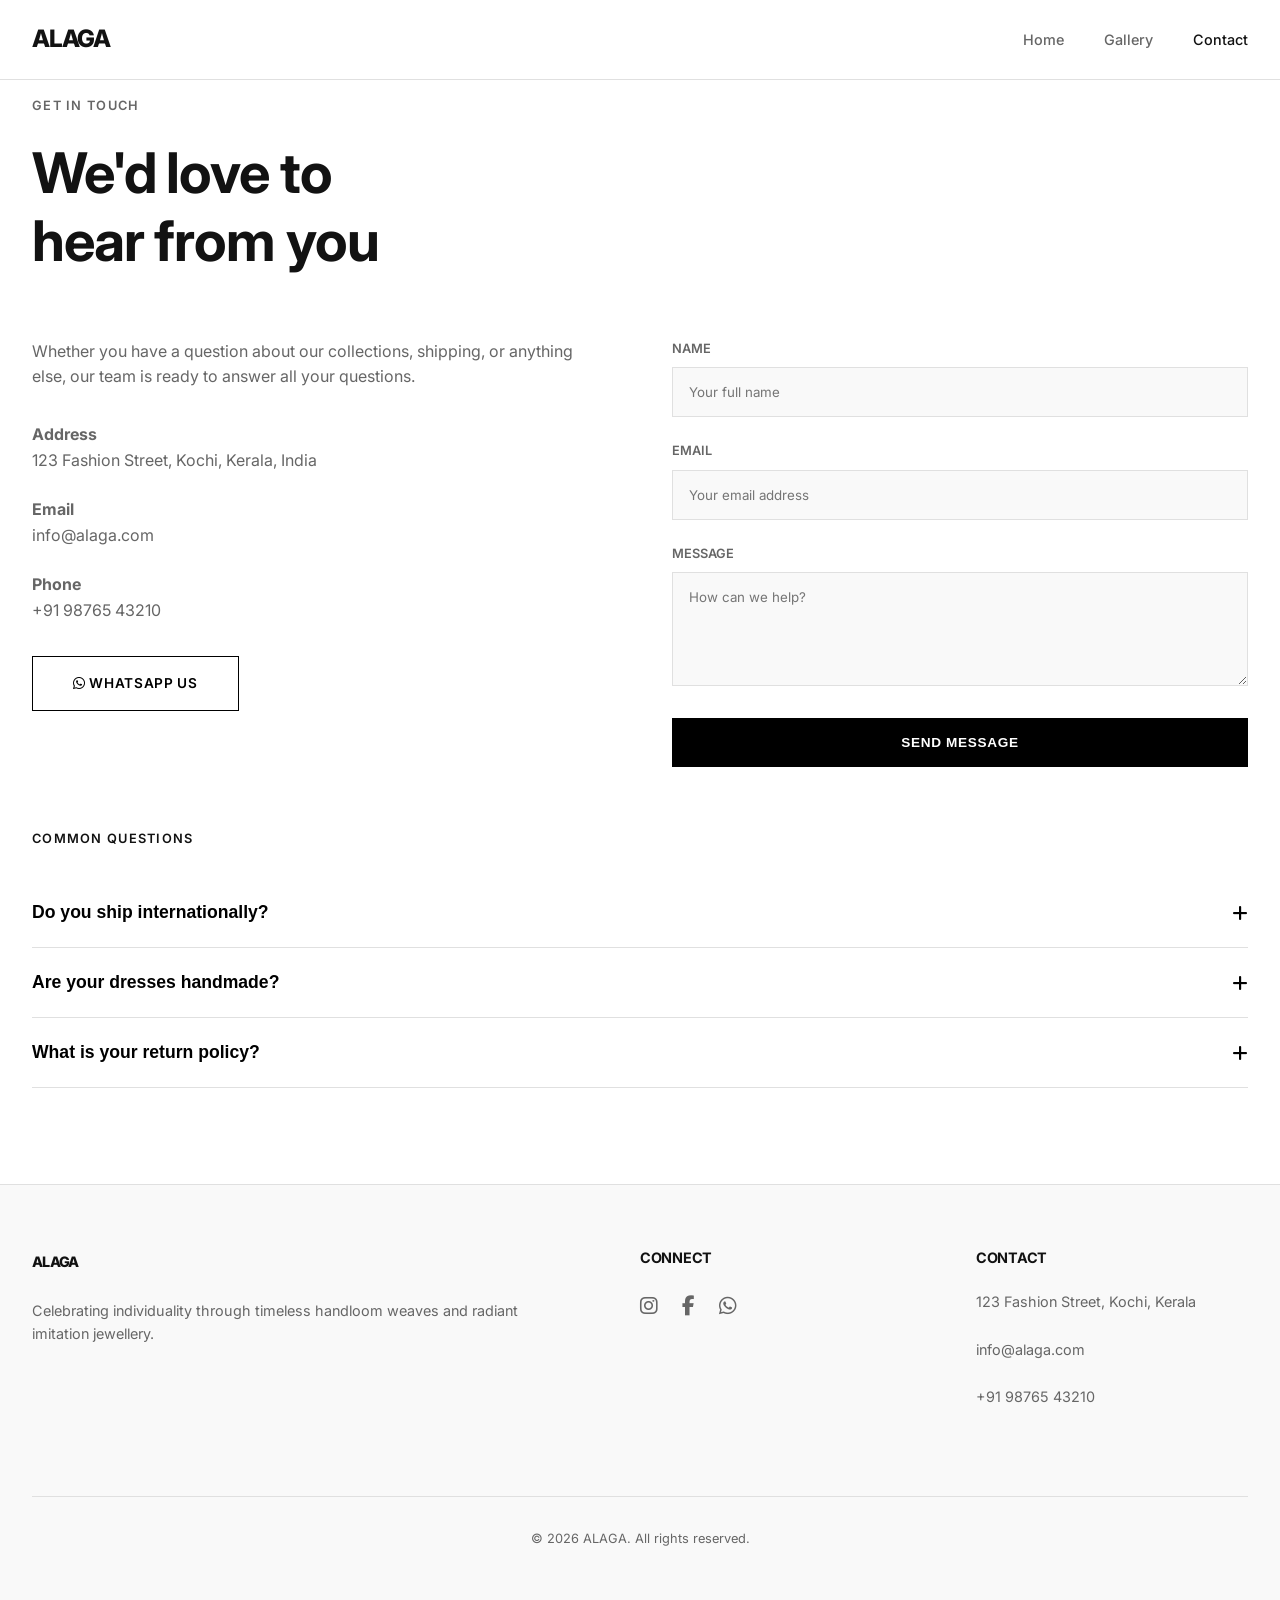
==== contact/index.html @ ef4f274e "UI: Full modification with localized assets and Dawn theme elements" ====
<!DOCTYPE html>
<html lang="en">

<head>
  <meta charset="UTF-8">
  <meta name="viewport" content="width=device-width, initial-scale=1.0">
  <title>Contact | ALAGA</title>

  <!-- Google Fonts: Inter -->
  <link rel="preconnect" href="https://fonts.googleapis.com">
  <link rel="preconnect" href="https://fonts.gstatic.com" crossorigin>
  <link href="https://fonts.googleapis.com/css2?family=Inter:wght@400;500;600;700;800&display=swap" rel="stylesheet">

  <!-- Font Awesome -->
  <link rel="stylesheet" href="https://cdnjs.cloudflare.com/ajax/libs/font-awesome/6.5.0/css/all.min.css">

  <!-- Custom Styles -->
  <link rel="stylesheet" href="../assets/styles.css">
  <style>
    /* Page specific styles for Contact */
    .contact-grid {
      display: grid;
      grid-template-columns: 1fr 1fr;
      gap: 4rem;
      align-items: start;
    }

    .contact-form .form-group {
      margin-bottom: 1.5rem;
    }

    .contact-form label {
      display: block;
      font-size: 0.8rem;
      text-transform: uppercase;
      font-weight: 600;
      margin-bottom: 0.5rem;
      color: var(--text-secondary);
    }

    .contact-form input,
    .contact-form textarea {
      width: 100%;
      padding: 1rem;
      border: 1px solid var(--border);
      background: var(--bg-secondary);
      font-family: inherit;
      transition: var(--transition);
    }

    .contact-form input:focus,
    .contact-form textarea:focus {
      outline: none;
      border-color: var(--accent);
      background: #fff;
    }

    .faq-accordion {
      margin-top: 4rem;
    }

    .faq-item {
      border-bottom: 1px solid var(--border);
      padding: 1.5rem 0;
    }

    .faq-question {
      width: 100%;
      display: flex;
      justify-content: space-between;
      align-items: center;
      background: none;
      border: none;
      padding: 0;
      font-size: 1.1rem;
      font-weight: 600;
      cursor: pointer;
      text-align: left;
    }

    .faq-answer {
      max-height: 0;
      overflow: hidden;
      transition: max-height 0.3s ease-out;
    }

    .faq-answer p {
      padding: 1rem 0;
      margin: 0;
    }

    @media (max-width: 992px) {
      .contact-grid {
        grid-template-columns: 1fr;
      }
    }
  </style>
</head>

<body>

  <!-- Navigation -->
  <nav id="siteNav">
    <div class="container nav-inner">
      <a href="../index.html" class="nav-logo">ALAGA</a>

      <button id="navToggle" class="nav-toggle" aria-label="Toggle navigation">
        <i class="fas fa-bars"></i>
      </button>

      <ul id="navLinks" class="nav-links">
        <li><a href="../index.html" class="nav-link">Home</a></li>
        <li><a href="../gallery/index.html" class="nav-link">Gallery</a></li>
        <li><a href="index.html" class="nav-link active">Contact</a></li>
      </ul>
    </div>
  </nav>

  <!-- Contact Hero -->
  <section>
    <div class="container fade-in">
      <p class="text-uppercase">Get in touch</p>
      <h2 style="font-size: 3.5rem;">We'd love to <br> hear from you</h2>

      <div class="contact-grid" style="margin-top: 4rem;">
        <div class="contact-info">
          <p>Whether you have a question about our collections, shipping, or anything else, our team is ready to answer
            all your questions.</p>

          <div style="margin-top: 2rem;">
            <p><strong>Address</strong><br>123 Fashion Street, Kochi, Kerala, India</p>
            <p><strong>Email</strong><br>info@alaga.com</p>
            <p><strong>Phone</strong><br>+91 98765 43210</p>
          </div>

          <div style="margin-top: 2rem;">
            <a href="https://wa.me/919876543210" target="_blank" class="btn btn-secondary">
              <i class="fab fa-whatsapp"></i> WhatsApp Us
            </a>
          </div>
        </div>

        <div class="contact-form">
          <form action="#">
            <div class="form-group">
              <label for="name">Name</label>
              <input type="text" id="name" placeholder="Your full name">
            </div>
            <div class="form-group">
              <label for="email">Email</label>
              <input type="email" id="email" placeholder="Your email address">
            </div>
            <div class="form-group">
              <label for="message">Message</label>
              <textarea id="message" rows="5" placeholder="How can we help?"></textarea>
            </div>
            <button type="submit" class="btn" style="width: 100%;">Send Message</button>
          </form>
        </div>
      </div>

      <!-- FAQ -->
      <div class="faq-accordion fade-in">
        <h3 class="text-uppercase" style="margin-bottom: 2rem;">Common Questions</h3>

        <div class="faq-item">
          <button class="faq-question">Do you ship internationally? <i class="fas fa-plus"></i></button>
          <div class="faq-answer">
            <p>Yes, we ship worldwide with reliable tracking and secure packaging.</p>
          </div>
        </div>

        <div class="faq-item">
          <button class="faq-question">Are your dresses handmade? <i class="fas fa-plus"></i></button>
          <div class="faq-answer">
            <p>Yes, all our handloom dresses are crafted by skilled artisans using traditional techniques.</p>
          </div>
        </div>

        <div class="faq-item">
          <button class="faq-question">What is your return policy? <i class="fas fa-plus"></i></button>
          <div class="faq-answer">
            <p>We offer returns within 7 days of delivery if the product is in its original condition.</p>
          </div>
        </div>
      </div>
    </div>
  </section>

  <!-- Footer -->
  <footer>
    <div class="container">
      <div class="footer-inner">
        <div class="footer-col">
          <a href="../index.html" class="nav-logo">ALAGA</a>
          <p style="margin-top: 1.5rem;">Celebrating individuality through timeless handloom weaves and radiant
            imitation jewellery.</p>
        </div>
        <div class="footer-col">
          <h5>Connect</h5>
          <div class="social-icons">
            <a href="#" target="_blank"><i class="fab fa-instagram"></i></a>
            <a href="#" target="_blank"><i class="fab fa-facebook-f"></i></a>
            <a href="#" target="_blank"><i class="fab fa-whatsapp"></i></a>
          </div>
        </div>
        <div class="footer-col">
          <h5>Contact</h5>
          <p>123 Fashion Street, Kochi, Kerala</p>
          <p>info@alaga.com</p>
          <p>+91 98765 43210</p>
        </div>
      </div>
      <div class="footer-bottom">
        <p>&copy; 2026 ALAGA. All rights reserved.</p>
      </div>
    </div>
  </footer>

  <!-- Scripts -->
  <script src="../assets/scripts.js"></script>
</body>

</html>
---- assets/styles.css ----
/* 
  Dawn of Alaga - Design System
  Modern Minimalist Theme
*/

:root {
  --bg-primary: #ffffff;
  --bg-secondary: #f9f9f9;
  --text-primary: #121212;
  --text-secondary: #666666;
  --accent: #000000;
  --border: #e0e0e0;
  --font-main: 'Inter', -apple-system, BlinkMacSystemFont, "Segoe UI", Roboto, Helvetica, Arial, sans-serif;
  --container-max: 1400px;
  --nav-height: 80px;
  --transition: all 0.3s cubic-bezier(0.4, 0, 0.2, 1);
}

* {
  box-sizing: border-box;
  margin: 0;
  padding: 0;
}

html {
  scroll-behavior: smooth;
  font-size: 16px;
}

body {
  font-family: var(--font-main);
  background-color: var(--bg-primary);
  color: var(--text-primary);
  line-height: 1.6;
  -webkit-font-smoothing: antialiased;
}

h1,
h2,
h3,
h4,
h5,
h6 {
  font-weight: 700;
  letter-spacing: -0.02em;
  line-height: 1.2;
  margin-bottom: 1rem;
}

p {
  color: var(--text-secondary);
  margin-bottom: 1.5rem;
}

a {
  text-decoration: none;
  color: inherit;
  transition: var(--transition);
}

ul {
  list-style: none;
}

img {
  max-width: 100%;
  display: block;
}

/* Layout */
.container {
  max-width: var(--container-max);
  margin: 0 auto;
  padding: 0 2rem;
}

section {
  padding: 6rem 0;
}

/* Typography Helpers */
.text-uppercase {
  text-transform: uppercase;
  letter-spacing: 0.1em;
  font-size: 0.8rem;
  font-weight: 600;
}

.text-center {
  text-align: center;
}

/* Buttons */
.btn {
  display: inline-block;
  padding: 1rem 2.5rem;
  background-color: var(--accent);
  color: #fff;
  border: 1px solid var(--accent);
  font-weight: 600;
  text-transform: uppercase;
  letter-spacing: 0.05em;
  font-size: 0.85rem;
  cursor: pointer;
  transition: var(--transition);
}

.btn:hover {
  background-color: transparent;
  color: var(--accent);
}

.btn-secondary {
  background-color: transparent;
  color: var(--accent);
  border: 1px solid var(--accent);
}

.btn-secondary:hover {
  background-color: var(--accent);
  color: #fff;
}

/* Navigation */
#siteNav {
  position: fixed;
  top: 0;
  left: 0;
  width: 100%;
  height: var(--nav-height);
  background: rgba(255, 255, 255, 0.8);
  backdrop-filter: blur(10px);
  z-index: 1000;
  border-bottom: 1px solid var(--border);
  transition: var(--transition);
}

#siteNav.scrolled {
  height: 60px;
}

#siteNav .nav-inner {
  height: 100%;
  display: flex;
  align-items: center;
  justify-content: space-between;
}

.nav-logo {
  font-size: 1.5rem;
  font-weight: 800;
  letter-spacing: -0.05em;
  text-transform: uppercase;
}

.nav-logo img {
  height: 30px;
}

.nav-links {
  display: flex;
  gap: 2.5rem;
}

.nav-link {
  font-weight: 500;
  font-size: 0.9rem;
  color: var(--text-secondary);
}

.nav-link:hover,
.nav-link.active {
  color: var(--text-primary);
}

.nav-toggle {
  display: none;
  background: none;
  border: none;
  cursor: pointer;
}

/* Hero Section */
.hero {
  height: 100vh;
  display: flex;
  align-items: center;
  justify-content: center;
  background-color: #f0f0f0;
  padding-top: var(--nav-height);
  position: relative;
  overflow: hidden;
}

.hero-content {
  text-align: center;
  max-width: 800px;
  z-index: 1;
}

.hero h1 {
  font-size: 5rem;
  margin-bottom: 1.5rem;
}

.hero p {
  font-size: 1.25rem;
  margin-bottom: 2.5rem;
}

.hero-buttons {
  display: flex;
  gap: 1rem;
  justify-content: center;
}

/* Welcome Section */
.welcome {
  text-align: center;
}

.welcome h2 {
  font-size: 3rem;
  margin-bottom: 2rem;
}

.welcome p {
  max-width: 700px;
  margin: 0 auto;
  font-size: 1.1rem;
}

/* Grid & Cards */
.grid {
  display: grid;
  grid-template-columns: repeat(auto-fit, minmax(300px, 1fr));
  gap: 2rem;
}

.card {
  background-color: var(--bg-primary);
  border: 1px solid var(--border);
  transition: var(--transition);
}

.card:hover {
  border-color: var(--accent);
}

.card-image {
  aspect-ratio: 4/5;
  overflow: hidden;
}

.card-image img {
  width: 100%;
  height: 100%;
  object-fit: cover;
  transition: var(--transition);
}

.card:hover .card-image img {
  transform: scale(1.05);
}

.card-content {
  padding: 1.5rem;
}

.card-title {
  font-size: 1.25rem;
  margin-bottom: 0.5rem;
}

/* Footer */
footer {
  background-color: var(--bg-secondary);
  padding: 4rem 0 2rem;
  border-top: 1px solid var(--border);
}

.footer-inner {
  display: grid;
  grid-template-columns: 2fr 1fr 1fr;
  gap: 4rem;
  margin-bottom: 4rem;
}

.footer-col h5 {
  font-size: 0.9rem;
  text-transform: uppercase;
  margin-bottom: 1.5rem;
}

.footer-col p,
.footer-col a {
  font-size: 0.9rem;
}

.social-icons {
  display: flex;
  gap: 1.5rem;
}

.social-icons a {
  font-size: 1.25rem;
  color: var(--text-secondary);
}

.social-icons a:hover {
  color: var(--text-primary);
}

.footer-bottom {
  border-top: 1px solid var(--border);
  padding-top: 2rem;
  text-align: center;
  font-size: 0.8rem;
}

/* Mobile responsive */
@media (max-width: 768px) {
  .hero h1 {
    font-size: 3rem;
  }

  .nav-links {
    display: none;
  }

  .nav-toggle {
    display: block;
  }

  .footer-inner {
    grid-template-columns: 1fr;
    gap: 2rem;
  }

  section {
    padding: 4rem 0;
  }
}

/* Animations */
.fade-in {
  opacity: 0;
  transform: translateY(20px);
  transition: opacity 0.6s ease-out, transform 0.6s ease-out;
}

.fade-in.visible {
  opacity: 1;
  transform: translateY(0);
}
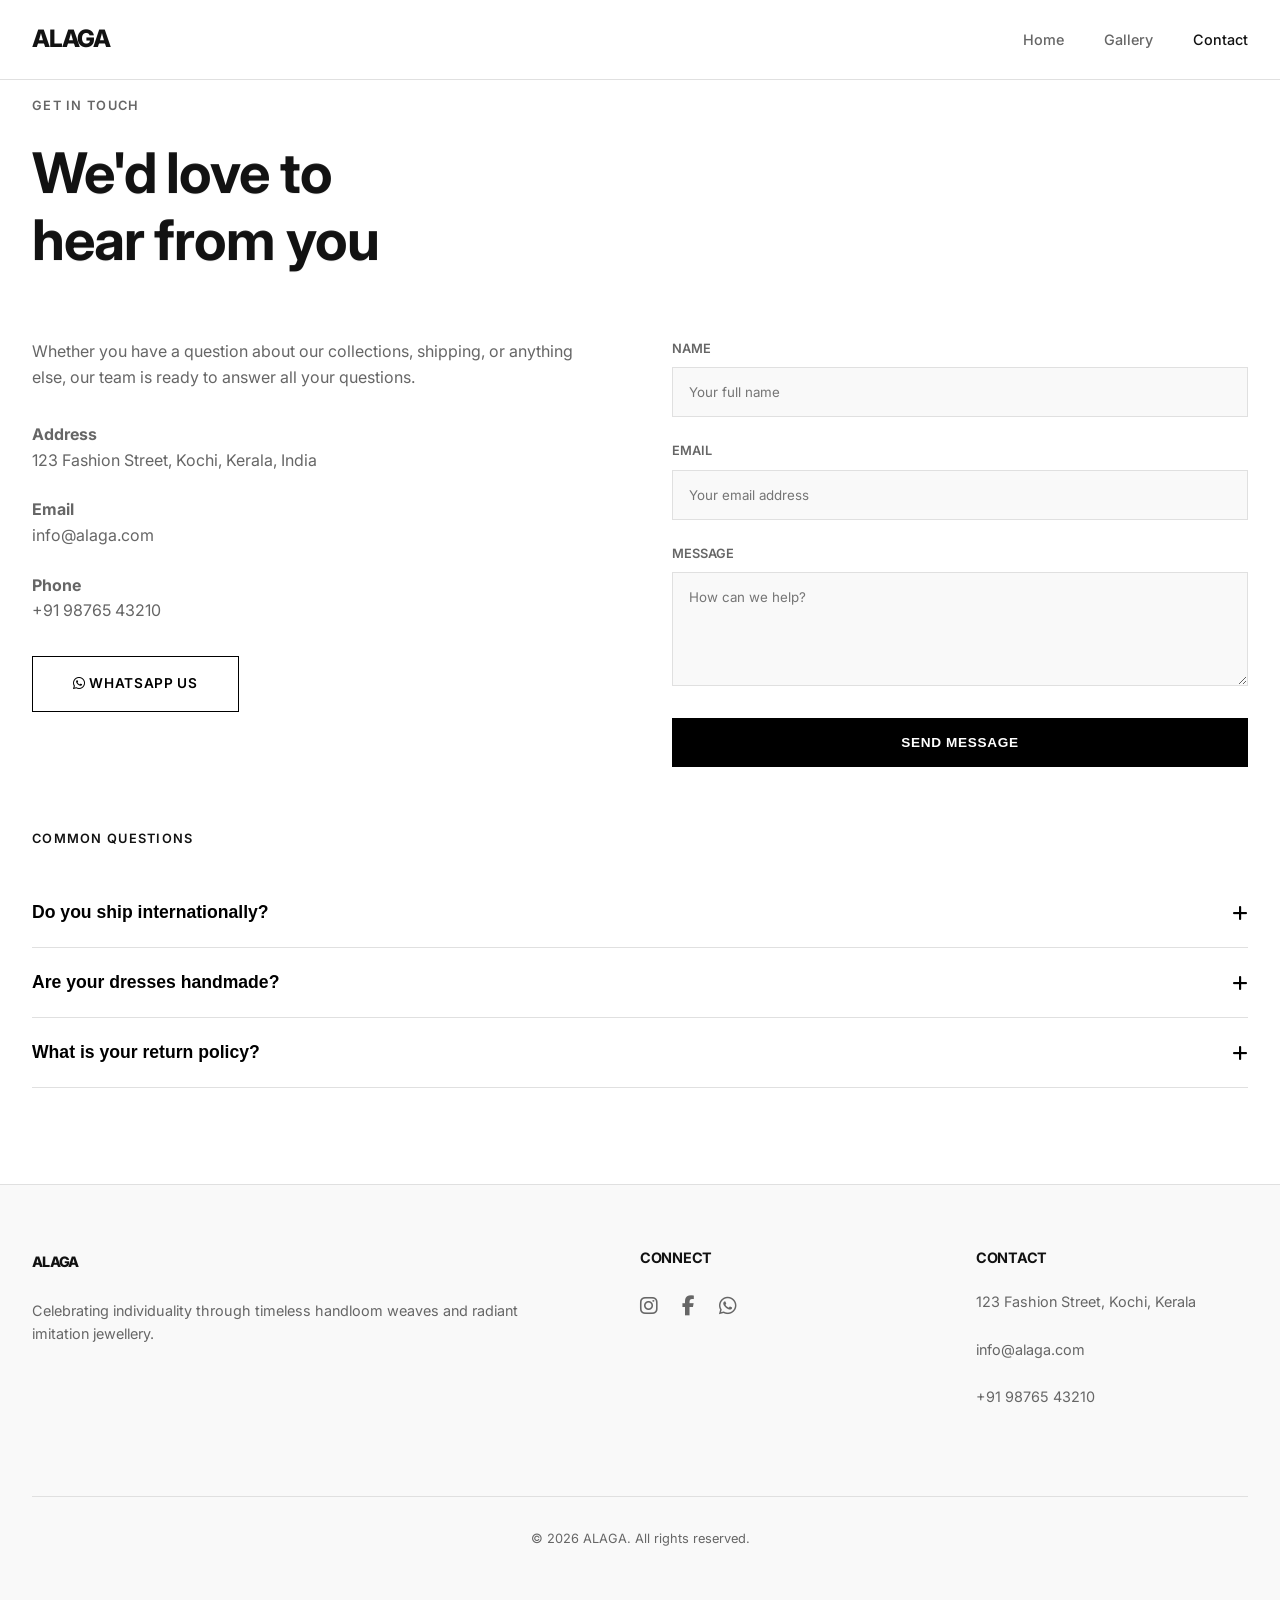
==== commit 1cc23c05: "feat: Implement elegant mobile-fist scroll animations" ====
--- a/contact/index.html
+++ b/contact/index.html
@@ -118,12 +118,12 @@
 
   <!-- Contact Hero -->
   <section>
-    <div class="container fade-in">
-      <p class="text-uppercase">Get in touch</p>
-      <h2 style="font-size: 3.5rem;">We'd love to <br> hear from you</h2>
+    <div class="container">
+      <p class="text-uppercase reveal-base reveal-up">Get in touch</p>
+      <h2 style="font-size: 3.5rem;" class="reveal-base reveal-up stagger-1">We'd love to <br> hear from you</h2>
 
       <div class="contact-grid" style="margin-top: 4rem;">
-        <div class="contact-info">
+        <div class="contact-info reveal-base reveal-up stagger-2">
           <p>Whether you have a question about our collections, shipping, or anything else, our team is ready to answer
             all your questions.</p>
 
@@ -140,7 +140,7 @@
           </div>
         </div>
 
-        <div class="contact-form">
+        <div class="contact-form reveal-base reveal-up stagger-3">
           <form action="#">
             <div class="form-group">
               <label for="name">Name</label>
@@ -160,7 +160,7 @@
       </div>
 
       <!-- FAQ -->
-      <div class="faq-accordion fade-in">
+      <div class="faq-accordion reveal-base reveal-up">
         <h3 class="text-uppercase" style="margin-bottom: 2rem;">Common Questions</h3>
 
         <div class="faq-item">
--- a/assets/styles.css
+++ b/assets/styles.css
@@ -14,6 +14,10 @@
   --container-max: 1400px;
   --nav-height: 80px;
   --transition: all 0.3s cubic-bezier(0.4, 0, 0.2, 1);
+
+  /* Animation Variables */
+  --ease-elegant: cubic-bezier(0.22, 1, 0.36, 1);
+  --dur-main: 600ms;
 }
 
 * {
@@ -186,16 +190,61 @@
   display: flex;
   align-items: center;
   justify-content: center;
-  background-color: #f0f0f0;
+  background: url('images/hero_bg.png') no-repeat center center;
+  background-size: cover;
   padding-top: var(--nav-height);
   position: relative;
   overflow: hidden;
+}
+
+.hero::after {
+  content: '';
+  position: absolute;
+  top: 0;
+  left: 0;
+  width: 100%;
+  height: 100%;
+  background: rgba(255, 255, 255, 0.4);
+  /* Light overlay for text contrast */
+  z-index: 0;
 }
 
 .hero-content {
   text-align: center;
   max-width: 800px;
   z-index: 1;
+  position: relative;
+}
+
+/* Scroll Indicator */
+.scroll-indicator {
+  position: absolute;
+  bottom: 2rem;
+  left: 50%;
+  transform: translateX(-50%);
+  z-index: 2;
+  color: var(--text-primary);
+  font-size: 1.5rem;
+  animation: bounce 2s infinite;
+}
+
+@keyframes bounce {
+
+  0%,
+  20%,
+  50%,
+  80%,
+  100% {
+    transform: translateX(-50%) translateY(0);
+  }
+
+  40% {
+    transform: translateX(-50%) translateY(-10px);
+  }
+
+  60% {
+    transform: translateX(-50%) translateY(-5px);
+  }
 }
 
 .hero h1 {
@@ -342,14 +391,75 @@
   }
 }
 
+/* Premium Interactions */
+.btn:active {
+  transform: scale(0.98);
+}
+
+@media (hover: hover) {
+  .card {
+    transition: transform 0.4s var(--ease-elegant), box-shadow 0.4s var(--ease-elegant), border-color 0.3s ease;
+  }
+
+  .card:hover {
+    transform: translateY(-4px);
+    box-shadow: 0 12px 24px rgba(0, 0, 0, 0.06);
+  }
+}
+
 /* Animations */
-.fade-in {
+.reveal-base {
   opacity: 0;
-  transform: translateY(20px);
-  transition: opacity 0.6s ease-out, transform 0.6s ease-out;
-}
-
-.fade-in.visible {
-  opacity: 1;
-  transform: translateY(0);
+  will-change: opacity, transform;
+  transition: opacity var(--dur-main) var(--ease-elegant),
+    transform var(--dur-main) var(--ease-elegant);
+}
+
+.reveal-visible {
+  opacity: 1 !important;
+  transform: none !important;
+}
+
+/* Variants */
+.reveal-up {
+  transform: translateY(24px);
+}
+
+.reveal-fade {
+  opacity: 0;
+  /* Just opacity change, no transform trigger needed in base but good to be explicit */
+}
+
+.reveal-scale {
+  transform: scale(0.96);
+}
+
+/* Staggering delays */
+.stagger-1 {
+  transition-delay: 100ms;
+}
+
+.stagger-2 {
+  transition-delay: 200ms;
+}
+
+.stagger-3 {
+  transition-delay: 300ms;
+}
+
+.stagger-4 {
+  transition-delay: 400ms;
+}
+
+.stagger-5 {
+  transition-delay: 500ms;
+}
+
+/* Reduced Motion */
+@media (prefers-reduced-motion: reduce) {
+  .reveal-base {
+    transition: none !important;
+    opacity: 1 !important;
+    transform: none !important;
+  }
 }
